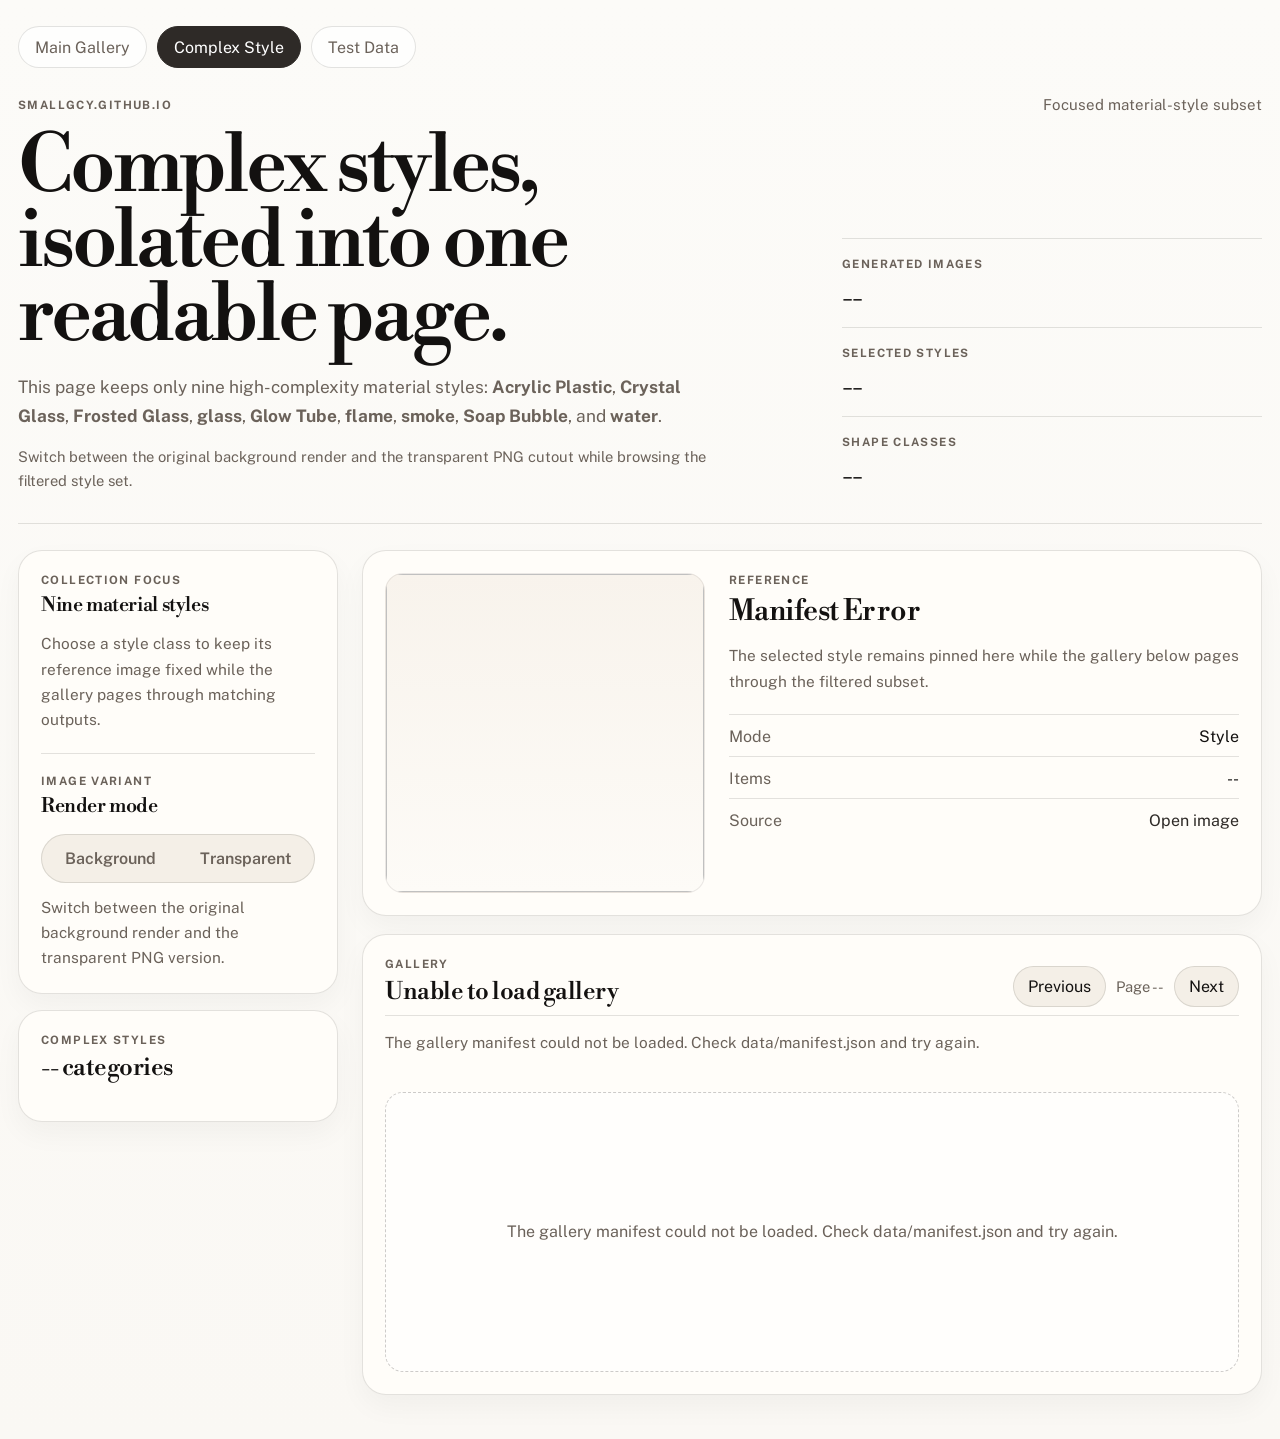
==== complex-style.html @ 19d840e3 "Add complex style gallery page" ====
<!DOCTYPE html>
<html lang="en">
<head>
  <meta charset="UTF-8">
  <meta name="viewport" content="width=device-width, initial-scale=1.0">
  <title>FontVerse Complex Style Gallery</title>
  <meta
    name="description"
    content="Focused FontVerse gallery for complex material styles, with background and transparent PNG switching."
  >
  <link rel="preconnect" href="https://fonts.googleapis.com">
  <link rel="preconnect" href="https://fonts.gstatic.com" crossorigin>
  <link
    href="https://fonts.googleapis.com/css2?family=Libre+Bodoni:wght@400;500;600;700&family=Public+Sans:wght@300;400;500;600;700&display=swap"
    rel="stylesheet"
  >
  <link rel="stylesheet" href="./styles.css">
</head>
<body>
  <a class="skip-link" href="#complexGalleryPanel">Skip to gallery</a>

  <div class="page-shell">
    <nav class="site-nav" aria-label="Site sections">
      <a class="site-nav-link" href="./index.html">Main Gallery</a>
      <a class="site-nav-link active" href="./complex-style.html" aria-current="page">Complex Style</a>
      <a class="site-nav-link" href="./test-data.html">Test Data</a>
    </nav>

    <header class="hero">
      <div class="hero-topline">
        <p class="eyebrow">SmallGcy.github.io</p>
        <p class="hero-kicker">Focused material-style subset</p>
      </div>
      <div class="hero-grid">
        <div class="hero-main">
          <h1>Complex styles, isolated into one readable page.</h1>
          <p class="hero-text">
            This page keeps only nine high-complexity material styles: <strong>Acrylic Plastic</strong>,
            <strong>Crystal Glass</strong>, <strong>Frosted Glass</strong>, <strong>glass</strong>,
            <strong>Glow Tube</strong>, <strong>flame</strong>, <strong>smoke</strong>,
            <strong>Soap Bubble</strong>, and <strong>water</strong>.
          </p>
          <p class="hero-note">
            Switch between the original background render and the transparent PNG cutout while browsing the filtered style set.
          </p>
        </div>
        <div class="hero-stats" aria-label="Subset summary">
          <article class="stat-card">
            <span class="stat-label">Generated Images</span>
            <strong id="complexStatItems">--</strong>
          </article>
          <article class="stat-card">
            <span class="stat-label">Selected Styles</span>
            <strong id="complexStatStyles">--</strong>
          </article>
          <article class="stat-card">
            <span class="stat-label">Shape Classes</span>
            <strong id="complexStatShapes">--</strong>
          </article>
        </div>
      </div>
    </header>

    <main class="app-layout">
      <aside class="sidebar">
        <section class="panel rail-panel">
          <div class="panel-header control-header">
            <div>
              <p class="panel-label">Collection Focus</p>
              <h2 class="panel-title">Nine material styles</h2>
            </div>
          </div>
          <p class="panel-hint" id="complexModeHint">
            Choose a style class to keep its reference image fixed while the gallery pages through matching outputs.
          </p>

          <div class="toggle-block">
            <div class="panel-header control-header compact">
              <div>
                <p class="panel-label">Image Variant</p>
                <h2 class="panel-title">Render mode</h2>
              </div>
              <div class="variant-toggle" id="complexVariantToggle">
                <button type="button" class="variant-button" data-variant="background">Background</button>
                <button type="button" class="variant-button" data-variant="alpha">Transparent</button>
              </div>
            </div>
            <p class="panel-hint variant-hint" id="complexVariantHint">
              Switch between the original background render and the transparent PNG version.
            </p>
          </div>
        </section>

        <section class="panel rail-panel category-panel">
          <div class="panel-header compact">
            <div>
              <p class="panel-label" id="complexCategoryLabel">Complex Styles</p>
              <h2 class="panel-title panel-title-large" id="complexCategoryCount">-- categories</h2>
            </div>
          </div>
          <div class="category-list" id="complexCategoryList"></div>
        </section>
      </aside>

      <section class="content" id="complexGalleryPanel">
        <section class="panel reference-panel">
          <div class="reference-layout">
            <div class="reference-visual">
              <img id="complexReferenceImage" alt="" loading="lazy">
            </div>
            <div class="reference-copy">
              <p class="panel-label">Reference</p>
              <h2 class="panel-title panel-title-hero" id="complexReferenceTitle">Loading...</h2>
              <p class="reference-description">
                The selected style remains pinned here while the gallery below pages through the filtered subset.
              </p>
              <dl class="reference-meta">
                <div>
                  <dt>Mode</dt>
                  <dd id="complexReferenceMode">Style</dd>
                </div>
                <div>
                  <dt>Items</dt>
                  <dd id="complexReferenceItemCount">--</dd>
                </div>
                <div>
                  <dt>Source</dt>
                  <dd><a id="complexReferenceLink" href="#" target="_blank" rel="noreferrer">Open image</a></dd>
                </div>
              </dl>
            </div>
          </div>
        </section>

        <section class="panel gallery-panel">
          <div class="panel-header gallery-header">
            <div>
              <p class="panel-label">Gallery</p>
              <h2 class="panel-title panel-title-large" id="complexGalleryTitle">Loading...</h2>
            </div>
            <div class="pagination-inline">
              <button type="button" class="nav-button" id="complexPrevPage">Previous</button>
              <span id="complexPageInfo">Page --</span>
              <button type="button" class="nav-button" id="complexNextPage">Next</button>
            </div>
          </div>
          <p class="gallery-subtitle" id="complexGallerySubtitle">Fetching manifest...</p>
          <div class="gallery-grid" id="complexGalleryGrid"></div>
          <div class="empty-state hidden" id="complexEmptyState">
            No images were found for this style.
          </div>
        </section>
      </section>
    </main>
  </div>

  <template id="complexImageCardTemplate">
    <article class="image-card">
      <a class="image-link" target="_blank" rel="noreferrer">
        <img class="gallery-image" alt="" loading="lazy">
      </a>
      <div class="image-body">
        <h3 class="image-title"></h3>
        <p class="image-meta"></p>
      </div>
    </article>
  </template>

  <script src="./complex-style.js" defer></script>
</body>
</html>
---- styles.css ----
:root {
  --bg: #faf8f4;
  --surface: #fffdf9;
  --surface-soft: #f4efe7;
  --ink: #131110;
  --muted: #6b625a;
  --line: rgba(30, 24, 18, 0.12);
  --line-strong: rgba(30, 24, 18, 0.22);
  --accent: #2e2a27;
  --accent-soft: #ede6dc;
  --shadow-soft: 0 12px 28px rgba(18, 14, 9, 0.04);
  --radius-lg: 24px;
  --radius-md: 18px;
  --radius-sm: 12px;
  --max-width: 1480px;
}

* {
  box-sizing: border-box;
}

html {
  min-height: 100%;
  scroll-behavior: smooth;
}

body {
  margin: 0;
  min-height: 100%;
  color: var(--ink);
  font-family: "Public Sans", "Helvetica Neue", sans-serif;
  background: linear-gradient(180deg, #fcfbf8 0%, var(--bg) 100%);
}

img {
  display: block;
  max-width: 100%;
}

button,
a {
  color: inherit;
}

button {
  font: inherit;
}

.hidden {
  display: none;
}

.skip-link {
  position: absolute;
  left: 16px;
  top: -48px;
  padding: 10px 14px;
  border-radius: 999px;
  background: var(--ink);
  color: #fff;
  text-decoration: none;
  z-index: 20;
}

.skip-link:focus {
  top: 16px;
}

.page-shell {
  width: min(calc(100% - 36px), var(--max-width));
  margin: 0 auto;
  padding: 26px 0 44px;
}

.hero {
  padding: 8px 0 30px;
  border-bottom: 1px solid var(--line);
}

.hero-topline {
  display: flex;
  align-items: center;
  justify-content: space-between;
  gap: 16px;
}

.eyebrow,
.panel-label,
.stat-label {
  margin: 0;
  color: var(--muted);
  text-transform: uppercase;
  letter-spacing: 0.12em;
  font-size: 0.72rem;
  font-weight: 700;
}

.hero-kicker {
  margin: 0;
  color: var(--muted);
  font-size: 0.94rem;
}

.hero-grid {
  display: grid;
  grid-template-columns: minmax(0, 2fr) minmax(300px, 420px);
  gap: 32px;
  margin-top: 18px;
  align-items: end;
}

.hero-main h1 {
  max-width: 11ch;
  margin: 0;
  font-family: "Libre Bodoni", Georgia, serif;
  font-size: clamp(3.2rem, 6.2vw, 6rem);
  font-weight: 500;
  line-height: 0.94;
  letter-spacing: -0.04em;
}

.hero-text {
  max-width: 42rem;
  margin: 18px 0 0;
  color: var(--muted);
  font-size: clamp(1rem, 1.35vw, 1.16rem);
  line-height: 1.68;
}

.hero-stats {
  display: grid;
  gap: 12px;
}

.stat-card {
  padding-top: 14px;
  border-top: 1px solid var(--line);
}

.stat-card strong {
  display: block;
  margin-top: 8px;
  font-family: "Libre Bodoni", Georgia, serif;
  font-size: clamp(1.7rem, 2.2vw, 2.4rem);
  font-weight: 500;
  letter-spacing: -0.03em;
}

.app-layout {
  display: grid;
  grid-template-columns: minmax(280px, 320px) minmax(0, 1fr);
  gap: 24px;
  margin-top: 26px;
}

.sidebar {
  display: grid;
  gap: 16px;
  align-self: start;
  position: sticky;
  top: 18px;
}

.content {
  display: grid;
  gap: 18px;
  min-width: 0;
}

.panel {
  min-width: 0;
  padding: 22px;
  border: 1px solid var(--line);
  border-radius: var(--radius-lg);
  background: var(--surface);
  box-shadow: var(--shadow-soft);
}

.panel-header {
  display: flex;
  align-items: flex-start;
  justify-content: space-between;
  gap: 16px;
}

.panel-header.compact {
  align-items: center;
}

.panel-title {
  margin: 6px 0 0;
  font-family: "Libre Bodoni", Georgia, serif;
  font-size: 1.22rem;
  font-weight: 500;
  letter-spacing: -0.02em;
}

.panel-title-large {
  font-size: 1.5rem;
}

.panel-title-hero {
  font-size: clamp(1.8rem, 2.1vw, 2.4rem);
}

.panel-hint,
.gallery-subtitle,
.reference-description {
  margin: 14px 0 0;
  color: var(--muted);
  line-height: 1.65;
  font-size: 0.96rem;
}

.control-header {
  align-items: flex-end;
}

.mode-toggle,
.variant-toggle {
  display: grid;
  grid-template-columns: repeat(auto-fit, minmax(96px, 1fr));
  width: 100%;
  gap: 6px;
  padding: 4px;
  border: 1px solid var(--line);
  border-radius: 999px;
  background: var(--surface-soft);
}

.mode-button,
.variant-button,
.nav-button,
.category-button {
  border: 0;
  cursor: pointer;
  transition: background-color 160ms ease, color 160ms ease, transform 160ms ease;
}

.mode-button,
.variant-button {
  padding: 10px 14px;
  width: 100%;
  min-width: 0;
  border-radius: 999px;
  color: var(--muted);
  background: transparent;
  font-weight: 600;
  text-align: center;
  white-space: nowrap;
}

.mode-button.active,
.variant-button.active {
  color: #fff;
  background: var(--accent);
}

.mode-button:hover,
.mode-button:focus-visible,
.variant-button:hover,
.variant-button:focus-visible,
.nav-button:hover,
.nav-button:focus-visible,
.category-button:hover,
.category-button:focus-visible {
  transform: translateY(-1px);
}

.variant-button:disabled,
.nav-button:disabled {
  cursor: not-allowed;
  opacity: 0.45;
  transform: none;
}

.toggle-block {
  margin-top: 20px;
  padding-top: 20px;
  border-top: 1px solid var(--line);
}

.variant-hint {
  margin-top: 12px;
}

.category-panel {
  min-height: 0;
}

.category-list {
  display: grid;
  gap: 0;
  max-height: calc(100vh - 320px);
  margin-top: 16px;
  overflow: auto;
}

.category-button {
  display: flex;
  align-items: center;
  justify-content: space-between;
  gap: 12px;
  width: 100%;
  padding: 14px 0;
  border-bottom: 1px solid var(--line);
  border-radius: 0;
  background: transparent;
  color: var(--ink);
  text-align: left;
}

.category-button > span:first-child {
  min-width: 0;
  overflow-wrap: anywhere;
}

.category-button.active {
  color: var(--accent);
}

.count-pill {
  flex-shrink: 0;
  color: var(--muted);
  font-size: 0.85rem;
}

.reference-layout {
  display: grid;
  grid-template-columns: minmax(240px, 320px) minmax(0, 1fr);
  gap: 24px;
  align-items: start;
}

.reference-visual {
  overflow: hidden;
  border: 1px solid rgba(30, 24, 18, 0.08);
  border-radius: var(--radius-md);
  background: linear-gradient(180deg, #f8f3ec 0%, #fdfbf7 100%);
  aspect-ratio: 1 / 1;
}

.reference-visual img {
  width: 100%;
  height: 100%;
  object-fit: contain;
}

.reference-copy {
  min-width: 0;
}

.reference-meta {
  display: grid;
  gap: 10px;
  margin: 20px 0 0;
}

.reference-meta div {
  display: flex;
  justify-content: space-between;
  gap: 12px;
  padding-top: 12px;
  border-top: 1px solid var(--line);
}

.reference-meta dt,
.reference-meta dd {
  margin: 0;
}

.reference-meta dt {
  color: var(--muted);
}

.reference-meta a {
  color: var(--accent);
  text-decoration: none;
}

.reference-meta a[aria-disabled="true"] {
  pointer-events: none;
  opacity: 0.45;
}

.gallery-header {
  align-items: flex-end;
  padding-bottom: 8px;
  border-bottom: 1px solid var(--line);
}

.pagination-inline {
  display: inline-flex;
  align-items: center;
  gap: 10px;
}

.nav-button {
  padding: 10px 14px;
  border-radius: 999px;
  border: 1px solid var(--line);
  background: var(--surface-soft);
  color: var(--ink);
}

#pageInfo,
#testPageInfo,
#complexPageInfo {
  color: var(--muted);
  font-size: 0.92rem;
}

.gallery-grid {
  display: grid;
  grid-template-columns: repeat(2, minmax(0, 1fr));
  gap: 18px;
  margin-top: 18px;
}

.image-card {
  overflow: hidden;
  border: 1px solid rgba(30, 24, 18, 0.1);
  border-radius: var(--radius-md);
  background: #fff;
}

.image-link {
  display: block;
  aspect-ratio: 1 / 1;
  background: linear-gradient(180deg, #f7f2ea, #fcfbf8);
}

.image-link.alpha-variant {
  background:
    linear-gradient(45deg, rgba(27, 23, 20, 0.08) 25%, transparent 25%),
    linear-gradient(-45deg, rgba(27, 23, 20, 0.08) 25%, transparent 25%),
    linear-gradient(45deg, transparent 75%, rgba(27, 23, 20, 0.08) 75%),
    linear-gradient(-45deg, transparent 75%, rgba(27, 23, 20, 0.08) 75%),
    #fff;
  background-size: 20px 20px;
  background-position: 0 0, 0 10px, 10px -10px, -10px 0;
}

.image-link.alpha-variant .gallery-image {
  filter: drop-shadow(0 10px 22px rgba(18, 14, 9, 0.08));
}

.gallery-image {
  width: 100%;
  height: 100%;
  object-fit: contain;
}

.image-body {
  padding: 14px 14px 16px;
}

.image-title {
  margin: 0;
  font-family: "Libre Bodoni", Georgia, serif;
  font-size: 1.18rem;
  font-weight: 500;
  letter-spacing: -0.02em;
}

.image-meta {
  margin: 8px 0 0;
  color: var(--muted);
  font-size: 0.9rem;
  line-height: 1.56;
}

.empty-state {
  display: grid;
  place-items: center;
  min-height: 280px;
  margin-top: 18px;
  border: 1px dashed var(--line-strong);
  border-radius: var(--radius-md);
  color: var(--muted);
  text-align: center;
  background: rgba(255, 255, 255, 0.56);
}

@media (max-width: 1240px) {
  .app-layout {
    grid-template-columns: 290px minmax(0, 1fr);
  }

  .reference-layout {
    grid-template-columns: 240px minmax(0, 1fr);
  }
}

@media (max-width: 1080px) {
  .hero-grid,
  .app-layout,
  .reference-layout {
    grid-template-columns: 1fr;
  }

  .sidebar {
    position: static;
  }

  .category-list {
    max-height: 320px;
  }
}

@media (max-width: 760px) {
  .page-shell {
    width: min(calc(100% - 20px), var(--max-width));
    padding-top: 18px;
  }

  .hero-topline,
  .panel-header,
  .gallery-header {
    flex-direction: column;
    align-items: flex-start;
  }

  .gallery-grid {
    grid-template-columns: 1fr;
  }

  .pagination-inline,
  .mode-toggle,
  .variant-toggle {
    flex-wrap: wrap;
  }

  .panel {
    padding: 18px;
  }
}

.rail-panel .control-header {
  flex-direction: column;
  align-items: stretch;
}

.rail-panel .control-header > div:first-child {
  min-width: 0;
}

.site-nav {
  display: inline-flex;
  flex-wrap: wrap;
  gap: 10px;
  margin-bottom: 20px;
}

.site-nav-link {
  display: inline-flex;
  align-items: center;
  justify-content: center;
  min-height: 42px;
  padding: 0 16px;
  border: 1px solid var(--line);
  border-radius: 999px;
  background: rgba(255, 255, 255, 0.7);
  color: var(--muted);
  text-decoration: none;
  transition: background-color 160ms ease, color 160ms ease, transform 160ms ease;
}

.site-nav-link:hover,
.site-nav-link:focus-visible {
  transform: translateY(-1px);
  background: var(--surface);
  color: var(--ink);
}

.site-nav-link.active {
  background: var(--accent);
  border-color: var(--accent);
  color: #fff;
}

.hero-stats-quad {
  grid-template-columns: repeat(2, minmax(0, 1fr));
}

.hero-note {
  max-width: 44rem;
  margin: 14px 0 0;
  color: var(--muted);
  font-size: 0.92rem;
  line-height: 1.65;
}

.reference-visual.is-empty {
  display: grid;
  place-items: center;
  border-style: dashed;
  background:
    radial-gradient(circle at top left, rgba(31, 27, 24, 0.05), transparent 40%),
    linear-gradient(180deg, #f6f1ea 0%, #fcfaf6 100%);
}

.reference-placeholder {
  padding: 24px;
  text-align: center;
}

.placeholder-title {
  margin: 0;
  font-family: "Libre Bodoni", Georgia, serif;
  font-size: 1.24rem;
  font-weight: 500;
  letter-spacing: -0.02em;
}

.placeholder-copy {
  margin: 10px 0 0;
  color: var(--muted);
  font-size: 0.94rem;
  line-height: 1.65;
}

.tag-row {
  display: flex;
  flex-wrap: wrap;
  gap: 8px;
  margin-top: 14px;
}

.tag-pill {
  display: inline-flex;
  align-items: center;
  min-height: 30px;
  padding: 0 10px;
  border: 1px solid rgba(30, 24, 18, 0.12);
  border-radius: 999px;
  background: var(--surface-soft);
  color: var(--muted);
  font-size: 0.8rem;
  line-height: 1;
}
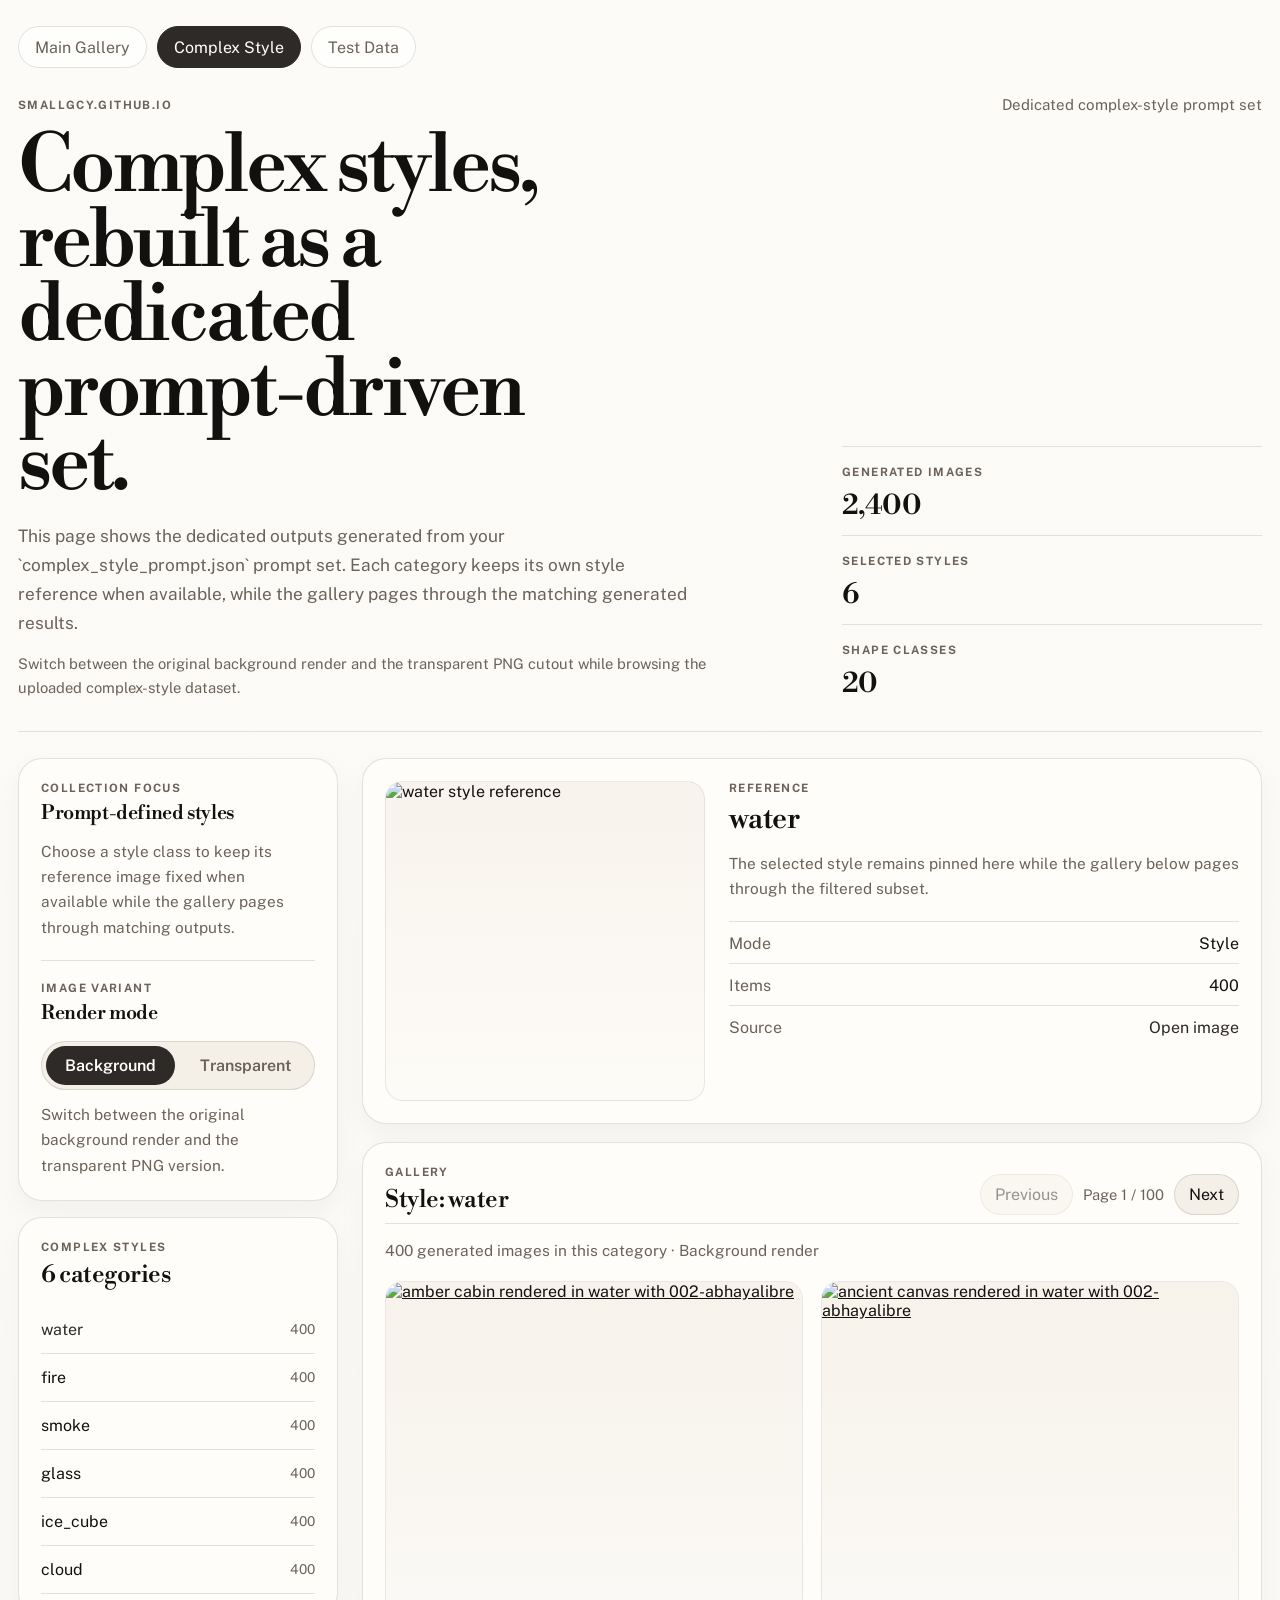
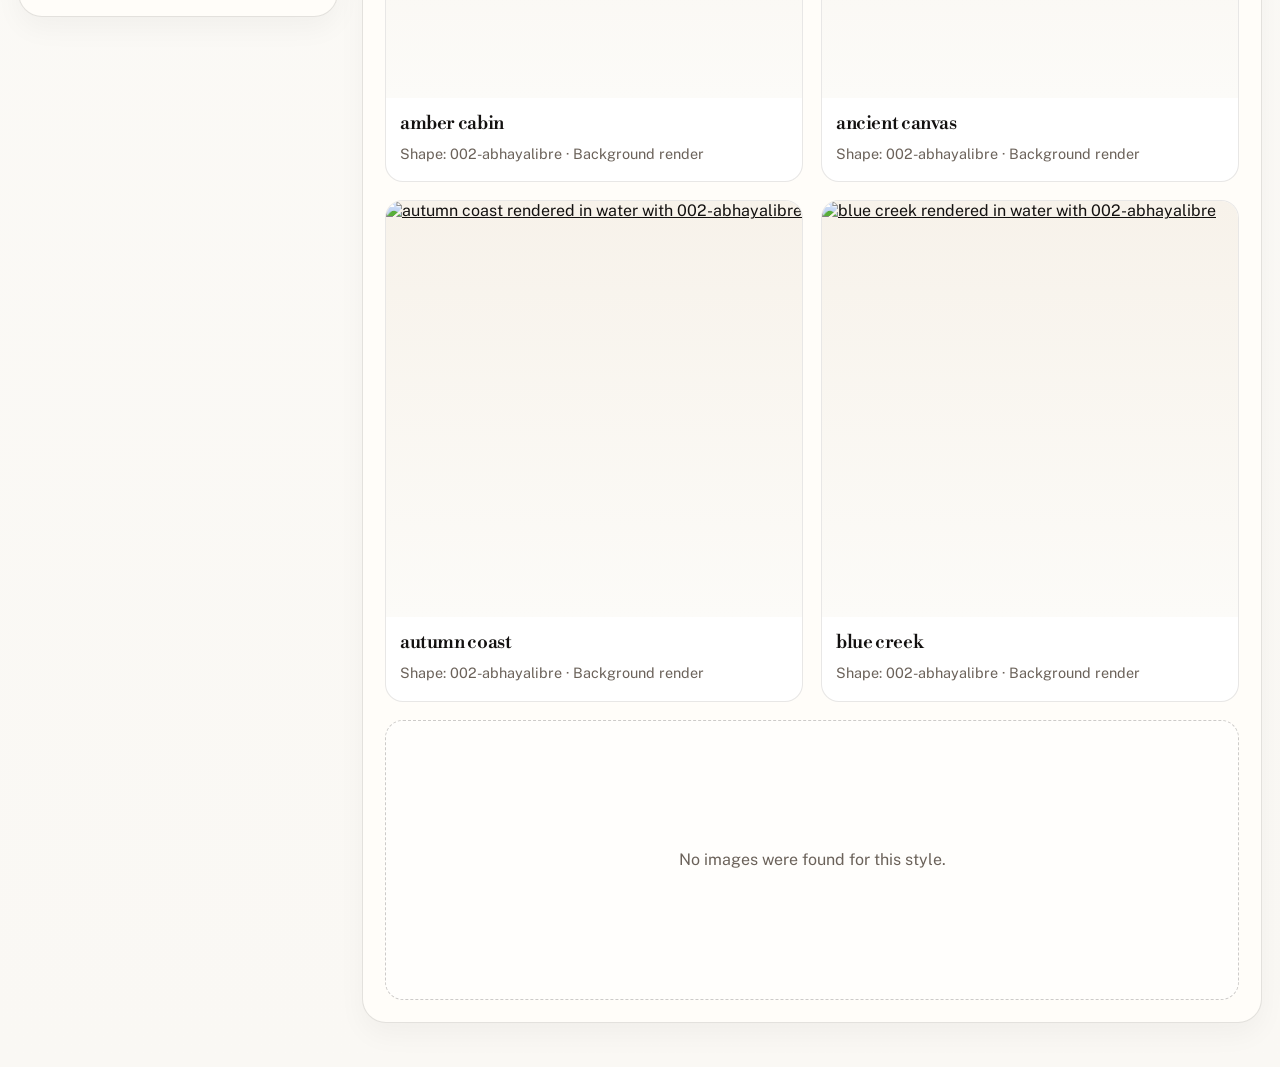
==== commit b41c1a37: "Update complex style gallery" ====
--- a/complex-style.html
+++ b/complex-style.html
@@ -6,7 +6,7 @@
   <title>FontVerse Complex Style Gallery</title>
   <meta
     name="description"
-    content="Focused FontVerse gallery for complex material styles, with background and transparent PNG switching."
+    content="Focused FontVerse gallery for complex-style prompt outputs, with background and transparent PNG switching."
   >
   <link rel="preconnect" href="https://fonts.googleapis.com">
   <link rel="preconnect" href="https://fonts.gstatic.com" crossorigin>
@@ -29,19 +29,18 @@
     <header class="hero">
       <div class="hero-topline">
         <p class="eyebrow">SmallGcy.github.io</p>
-        <p class="hero-kicker">Focused material-style subset</p>
+        <p class="hero-kicker">Dedicated complex-style prompt set</p>
       </div>
       <div class="hero-grid">
         <div class="hero-main">
-          <h1>Complex styles, isolated into one readable page.</h1>
+          <h1>Complex styles, rebuilt as a dedicated prompt-driven set.</h1>
           <p class="hero-text">
-            This page keeps only nine high-complexity material styles: <strong>Acrylic Plastic</strong>,
-            <strong>Crystal Glass</strong>, <strong>Frosted Glass</strong>, <strong>glass</strong>,
-            <strong>Glow Tube</strong>, <strong>flame</strong>, <strong>smoke</strong>,
-            <strong>Soap Bubble</strong>, and <strong>water</strong>.
+            This page shows the dedicated outputs generated from your `complex_style_prompt.json`
+            prompt set. Each category keeps its own style reference when available, while the gallery
+            pages through the matching generated results.
           </p>
           <p class="hero-note">
-            Switch between the original background render and the transparent PNG cutout while browsing the filtered style set.
+            Switch between the original background render and the transparent PNG cutout while browsing the uploaded complex-style dataset.
           </p>
         </div>
         <div class="hero-stats" aria-label="Subset summary">
@@ -67,11 +66,11 @@
           <div class="panel-header control-header">
             <div>
               <p class="panel-label">Collection Focus</p>
-              <h2 class="panel-title">Nine material styles</h2>
+              <h2 class="panel-title">Prompt-defined styles</h2>
             </div>
           </div>
           <p class="panel-hint" id="complexModeHint">
-            Choose a style class to keep its reference image fixed while the gallery pages through matching outputs.
+            Choose a style class to keep its reference image fixed when available while the gallery pages through matching outputs.
           </p>
 
           <div class="toggle-block">
@@ -105,8 +104,14 @@
       <section class="content" id="complexGalleryPanel">
         <section class="panel reference-panel">
           <div class="reference-layout">
-            <div class="reference-visual">
+            <div class="reference-visual" id="complexReferenceVisual">
               <img id="complexReferenceImage" alt="" loading="lazy">
+              <div class="reference-placeholder hidden" id="complexReferencePlaceholder">
+                <p class="placeholder-title">Reference image unavailable</p>
+                <p class="placeholder-copy">
+                  This style exists in the manifest, but its reference image has not been uploaded to the public data repo yet.
+                </p>
+              </div>
             </div>
             <div class="reference-copy">
               <p class="panel-label">Reference</p>
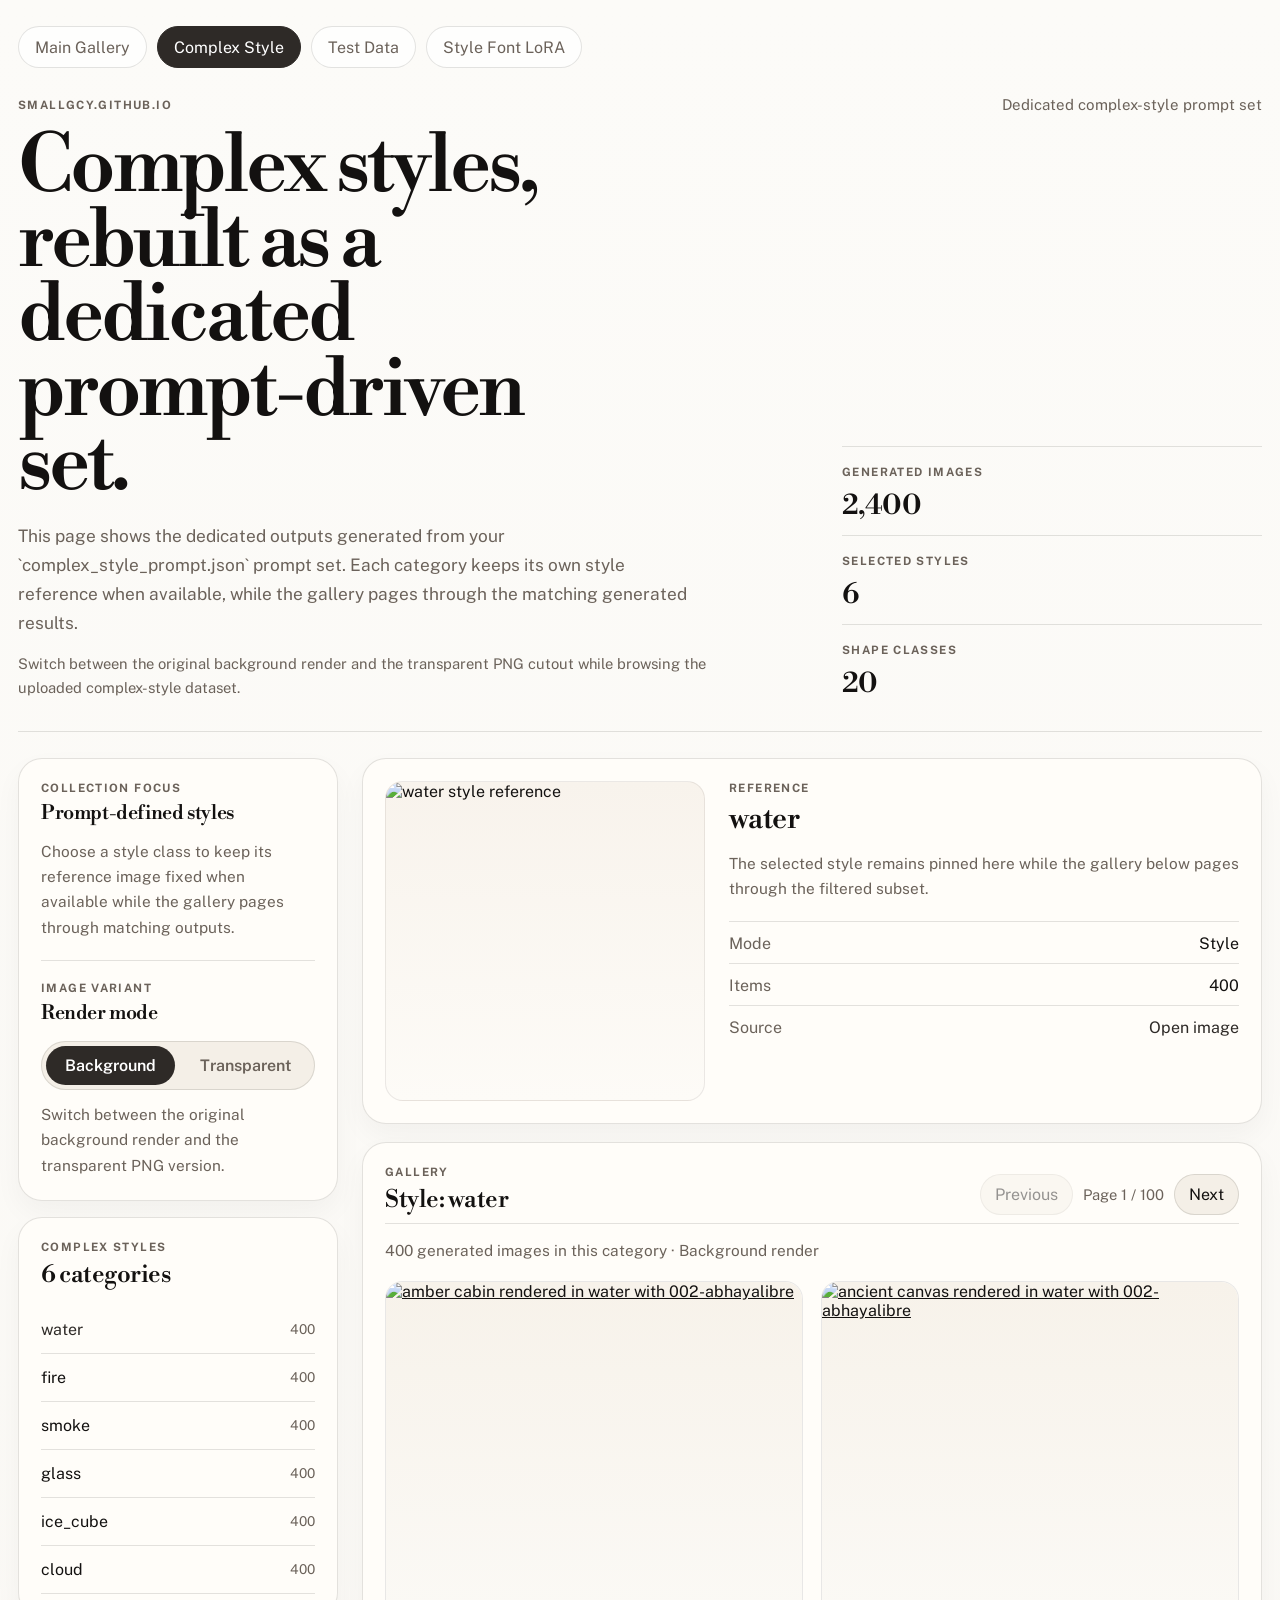
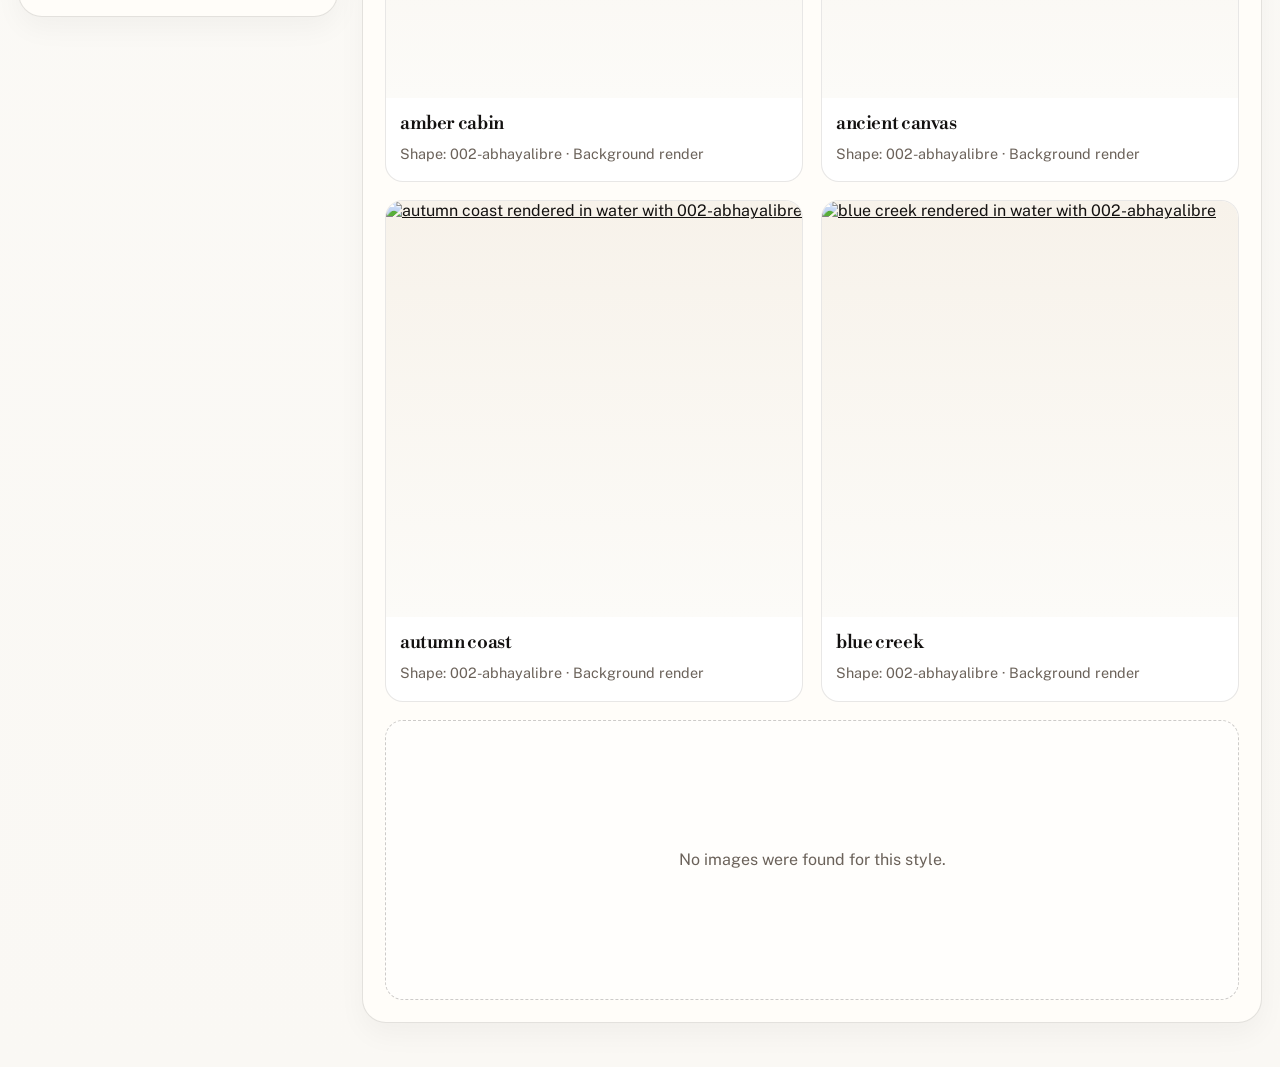
==== commit fd99c63f: "Add style font LoRA gallery page" ====
--- a/complex-style.html
+++ b/complex-style.html
@@ -24,6 +24,7 @@
       <a class="site-nav-link" href="./index.html">Main Gallery</a>
       <a class="site-nav-link active" href="./complex-style.html" aria-current="page">Complex Style</a>
       <a class="site-nav-link" href="./test-data.html">Test Data</a>
+      <a class="site-nav-link" href="./style_font_lora.html">Style Font LoRA</a>
     </nav>
 
     <header class="hero">
--- a/styles.css
+++ b/styles.css
@@ -405,7 +405,8 @@
 
 #pageInfo,
 #testPageInfo,
-#complexPageInfo {
+#complexPageInfo,
+#styleFontLoraPageInfo {
   color: var(--muted);
   font-size: 0.92rem;
 }
@@ -432,17 +433,18 @@
 
 .image-link.alpha-variant {
   background:
-    linear-gradient(45deg, rgba(27, 23, 20, 0.08) 25%, transparent 25%),
-    linear-gradient(-45deg, rgba(27, 23, 20, 0.08) 25%, transparent 25%),
-    linear-gradient(45deg, transparent 75%, rgba(27, 23, 20, 0.08) 75%),
-    linear-gradient(-45deg, transparent 75%, rgba(27, 23, 20, 0.08) 75%),
-    #fff;
-  background-size: 20px 20px;
-  background-position: 0 0, 0 10px, 10px -10px, -10px 0;
+    linear-gradient(45deg, rgba(26, 24, 22, 0.22) 25%, transparent 25%),
+    linear-gradient(-45deg, rgba(26, 24, 22, 0.22) 25%, transparent 25%),
+    linear-gradient(45deg, transparent 75%, rgba(26, 24, 22, 0.22) 75%),
+    linear-gradient(-45deg, transparent 75%, rgba(26, 24, 22, 0.22) 75%),
+    linear-gradient(180deg, #f1efeb, #ddd8d0);
+  background-size: 24px 24px;
+  background-position: 0 0, 0 12px, 12px -12px, -12px 0;
+  box-shadow: inset 0 0 0 1px rgba(18, 14, 9, 0.08);
 }
 
 .image-link.alpha-variant .gallery-image {
-  filter: drop-shadow(0 10px 22px rgba(18, 14, 9, 0.08));
+  filter: drop-shadow(0 14px 28px rgba(18, 14, 9, 0.18));
 }
 
 .gallery-image {
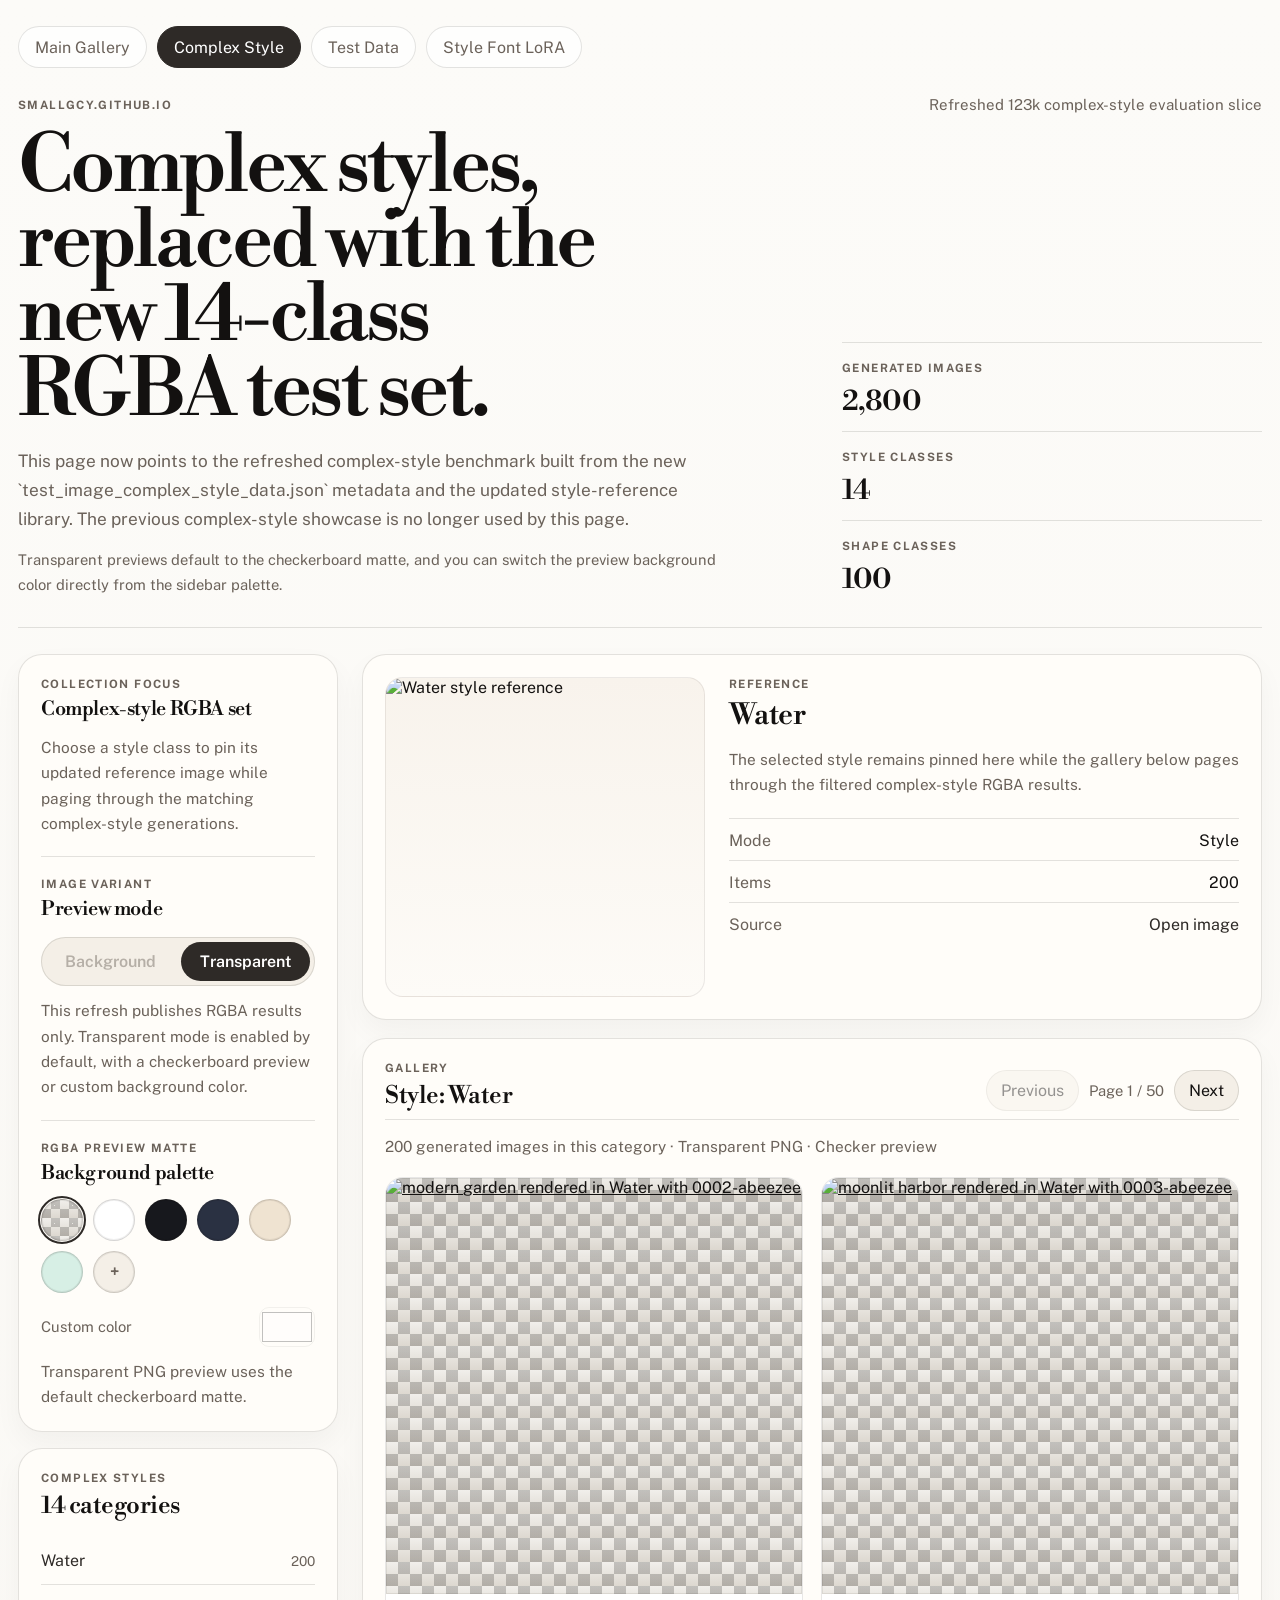
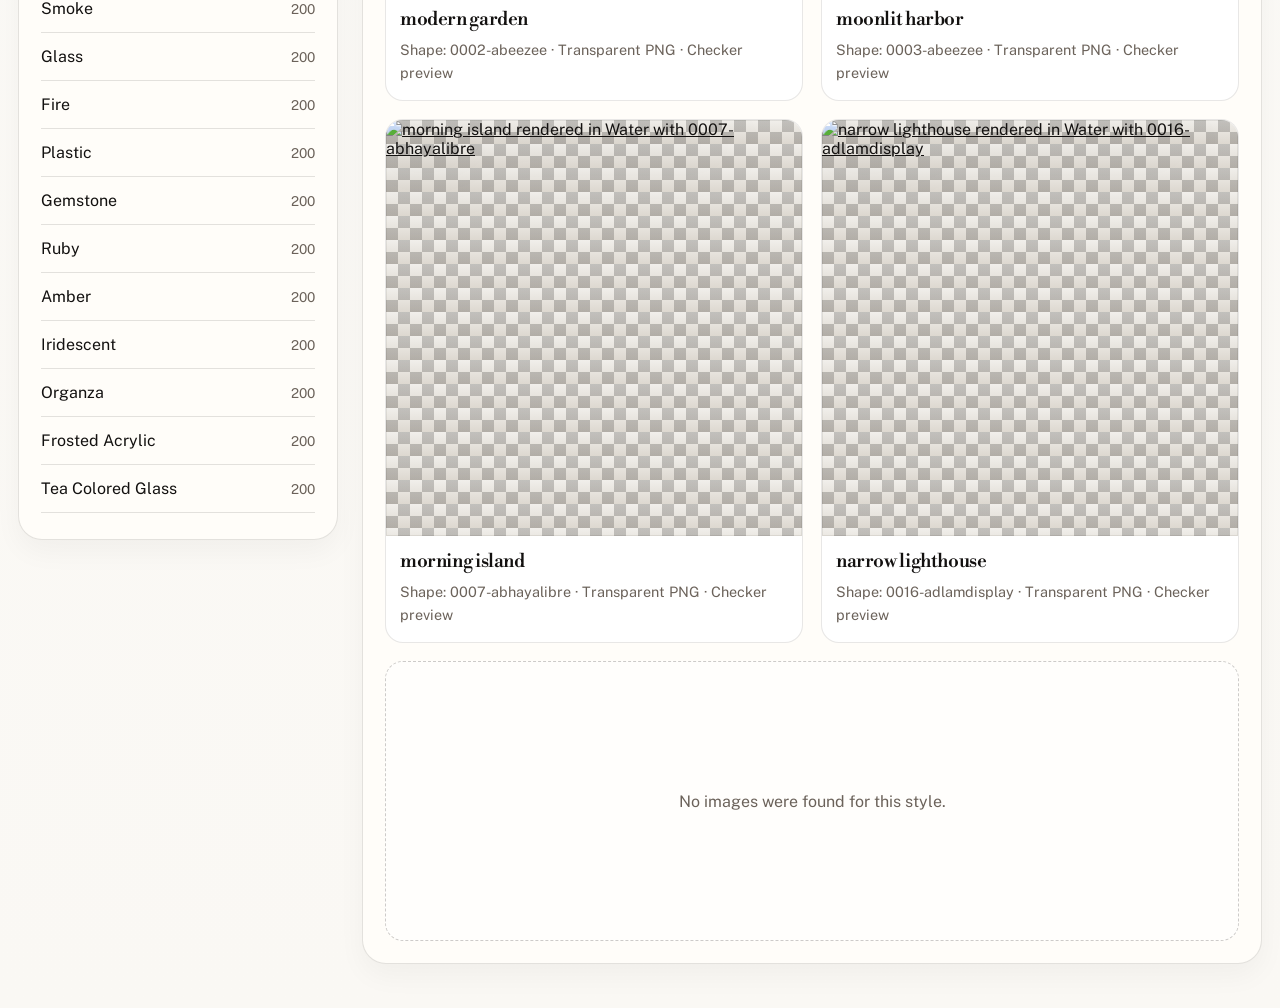
==== commit d137060f: "Refresh complex-style gallery to 123k RGBA set" ====
--- a/complex-style.html
+++ b/complex-style.html
@@ -6,7 +6,7 @@
   <title>FontVerse Complex Style Gallery</title>
   <meta
     name="description"
-    content="Focused FontVerse gallery for complex-style prompt outputs, with background and transparent PNG switching."
+    content="Focused FontVerse gallery for the refreshed complex-style RGBA test set, with configurable preview mattes for transparent renders."
   >
   <link rel="preconnect" href="https://fonts.googleapis.com">
   <link rel="preconnect" href="https://fonts.gstatic.com" crossorigin>
@@ -30,18 +30,19 @@
     <header class="hero">
       <div class="hero-topline">
         <p class="eyebrow">SmallGcy.github.io</p>
-        <p class="hero-kicker">Dedicated complex-style prompt set</p>
+        <p class="hero-kicker">Refreshed 123k complex-style evaluation slice</p>
       </div>
       <div class="hero-grid">
         <div class="hero-main">
-          <h1>Complex styles, rebuilt as a dedicated prompt-driven set.</h1>
+          <h1>Complex styles, replaced with the new 14-class RGBA test set.</h1>
           <p class="hero-text">
-            This page shows the dedicated outputs generated from your `complex_style_prompt.json`
-            prompt set. Each category keeps its own style reference when available, while the gallery
-            pages through the matching generated results.
+            This page now points to the refreshed complex-style benchmark built from the new
+            `test_image_complex_style_data.json` metadata and the updated style-reference library.
+            The previous complex-style showcase is no longer used by this page.
           </p>
           <p class="hero-note">
-            Switch between the original background render and the transparent PNG cutout while browsing the uploaded complex-style dataset.
+            Transparent previews default to the checkerboard matte, and you can switch the preview
+            background color directly from the sidebar palette.
           </p>
         </div>
         <div class="hero-stats" aria-label="Subset summary">
@@ -50,7 +51,7 @@
             <strong id="complexStatItems">--</strong>
           </article>
           <article class="stat-card">
-            <span class="stat-label">Selected Styles</span>
+            <span class="stat-label">Style Classes</span>
             <strong id="complexStatStyles">--</strong>
           </article>
           <article class="stat-card">
@@ -67,18 +68,18 @@
           <div class="panel-header control-header">
             <div>
               <p class="panel-label">Collection Focus</p>
-              <h2 class="panel-title">Prompt-defined styles</h2>
+              <h2 class="panel-title">Complex-style RGBA set</h2>
             </div>
           </div>
           <p class="panel-hint" id="complexModeHint">
-            Choose a style class to keep its reference image fixed when available while the gallery pages through matching outputs.
+            Choose a style class to pin its updated reference image while paging through the matching complex-style generations.
           </p>
 
           <div class="toggle-block">
             <div class="panel-header control-header compact">
               <div>
                 <p class="panel-label">Image Variant</p>
-                <h2 class="panel-title">Render mode</h2>
+                <h2 class="panel-title">Preview mode</h2>
               </div>
               <div class="variant-toggle" id="complexVariantToggle">
                 <button type="button" class="variant-button" data-variant="background">Background</button>
@@ -86,7 +87,32 @@
               </div>
             </div>
             <p class="panel-hint variant-hint" id="complexVariantHint">
-              Switch between the original background render and the transparent PNG version.
+              Transparent mode is the default for RGBA-only datasets.
+            </p>
+          </div>
+
+          <div class="toggle-block hidden" id="complexAlphaBackdropBlock">
+            <div class="panel-header control-header compact">
+              <div>
+                <p class="panel-label">RGBA Preview Matte</p>
+                <h2 class="panel-title">Background palette</h2>
+              </div>
+            </div>
+            <div class="alpha-bg-palette" id="complexAlphaBackdropPalette">
+              <button type="button" class="alpha-bg-button is-checker" data-backdrop="checker" aria-label="Checkerboard background"></button>
+              <button type="button" class="alpha-bg-button" data-backdrop="white" aria-label="White background" style="--alpha-swatch:#ffffff;"></button>
+              <button type="button" class="alpha-bg-button" data-backdrop="graphite" aria-label="Graphite background" style="--alpha-swatch:#17181d;"></button>
+              <button type="button" class="alpha-bg-button" data-backdrop="slate" aria-label="Slate blue background" style="--alpha-swatch:#2a3142;"></button>
+              <button type="button" class="alpha-bg-button" data-backdrop="warm" aria-label="Warm sand background" style="--alpha-swatch:#efe3d1;"></button>
+              <button type="button" class="alpha-bg-button" data-backdrop="mint" aria-label="Mint background" style="--alpha-swatch:#d7efe5;"></button>
+              <button type="button" class="alpha-bg-button alpha-bg-button-custom" data-backdrop="custom" aria-label="Custom color background">+</button>
+            </div>
+            <div class="alpha-bg-custom">
+              <label class="alpha-bg-custom-label" for="complexAlphaCustomColor">Custom color</label>
+              <input type="color" id="complexAlphaCustomColor" class="alpha-bg-custom-input" value="#ffffff">
+            </div>
+            <p class="panel-hint variant-hint" id="complexAlphaBackdropHint">
+              Transparent PNG preview uses the default checkerboard matte.
             </p>
           </div>
         </section>
@@ -110,7 +136,7 @@
               <div class="reference-placeholder hidden" id="complexReferencePlaceholder">
                 <p class="placeholder-title">Reference image unavailable</p>
                 <p class="placeholder-copy">
-                  This style exists in the manifest, but its reference image has not been uploaded to the public data repo yet.
+                  This style is present in the refreshed manifest, but its updated reference image has not been uploaded to the public data repository yet.
                 </p>
               </div>
             </div>
@@ -118,7 +144,7 @@
               <p class="panel-label">Reference</p>
               <h2 class="panel-title panel-title-hero" id="complexReferenceTitle">Loading...</h2>
               <p class="reference-description">
-                The selected style remains pinned here while the gallery below pages through the filtered subset.
+                The selected style remains pinned here while the gallery below pages through the filtered complex-style RGBA results.
               </p>
               <dl class="reference-meta">
                 <div>
--- a/styles.css
+++ b/styles.css
@@ -284,6 +284,80 @@
   margin-top: 12px;
 }
 
+.alpha-bg-palette {
+  display: flex;
+  flex-wrap: wrap;
+  gap: 10px;
+  margin-top: 14px;
+}
+
+.alpha-bg-button {
+  position: relative;
+  width: 42px;
+  height: 42px;
+  padding: 0;
+  border: 1px solid rgba(30, 24, 18, 0.18);
+  border-radius: 999px;
+  background: var(--alpha-swatch, #ffffff);
+  box-shadow: inset 0 0 0 1px rgba(18, 14, 9, 0.06);
+}
+
+.alpha-bg-button.is-checker {
+  background:
+    linear-gradient(45deg, rgba(26, 24, 22, 0.22) 25%, transparent 25%),
+    linear-gradient(-45deg, rgba(26, 24, 22, 0.22) 25%, transparent 25%),
+    linear-gradient(45deg, transparent 75%, rgba(26, 24, 22, 0.22) 75%),
+    linear-gradient(-45deg, transparent 75%, rgba(26, 24, 22, 0.22) 75%),
+    linear-gradient(180deg, #f1efeb, #ddd8d0);
+  background-size: 18px 18px;
+  background-position: 0 0, 0 9px, 9px -9px, -9px 0;
+}
+
+.alpha-bg-button-custom {
+  display: inline-flex;
+  align-items: center;
+  justify-content: center;
+  font-weight: 700;
+  color: var(--muted);
+  background: var(--surface-soft);
+}
+
+.alpha-bg-button.active::after {
+  content: "";
+  position: absolute;
+  inset: -4px;
+  border: 2px solid var(--accent);
+  border-radius: 999px;
+}
+
+.alpha-bg-custom {
+  display: flex;
+  align-items: center;
+  justify-content: space-between;
+  gap: 14px;
+  margin-top: 14px;
+}
+
+.alpha-bg-custom-label {
+  color: var(--muted);
+  font-size: 0.92rem;
+}
+
+.alpha-bg-custom-input {
+  width: 56px;
+  height: 40px;
+  padding: 0;
+  border: 1px solid var(--line);
+  border-radius: 10px;
+  background: transparent;
+  cursor: pointer;
+}
+
+.alpha-bg-custom-input:disabled {
+  cursor: not-allowed;
+  opacity: 0.45;
+}
+
 .category-panel {
   min-height: 0;
 }
@@ -432,6 +506,10 @@
 }
 
 .image-link.alpha-variant {
+  box-shadow: inset 0 0 0 1px rgba(18, 14, 9, 0.08);
+}
+
+.image-link.alpha-variant.alpha-checker {
   background:
     linear-gradient(45deg, rgba(26, 24, 22, 0.22) 25%, transparent 25%),
     linear-gradient(-45deg, rgba(26, 24, 22, 0.22) 25%, transparent 25%),
@@ -440,11 +518,19 @@
     linear-gradient(180deg, #f1efeb, #ddd8d0);
   background-size: 24px 24px;
   background-position: 0 0, 0 12px, 12px -12px, -12px 0;
-  box-shadow: inset 0 0 0 1px rgba(18, 14, 9, 0.08);
+}
+
+.image-link.alpha-variant.alpha-solid {
+  background: var(--alpha-preview-bg, #ffffff);
 }
 
 .image-link.alpha-variant .gallery-image {
   filter: drop-shadow(0 14px 28px rgba(18, 14, 9, 0.18));
+}
+
+.image-link[aria-disabled="true"] {
+  pointer-events: none;
+  opacity: 0.58;
 }
 
 .gallery-image {
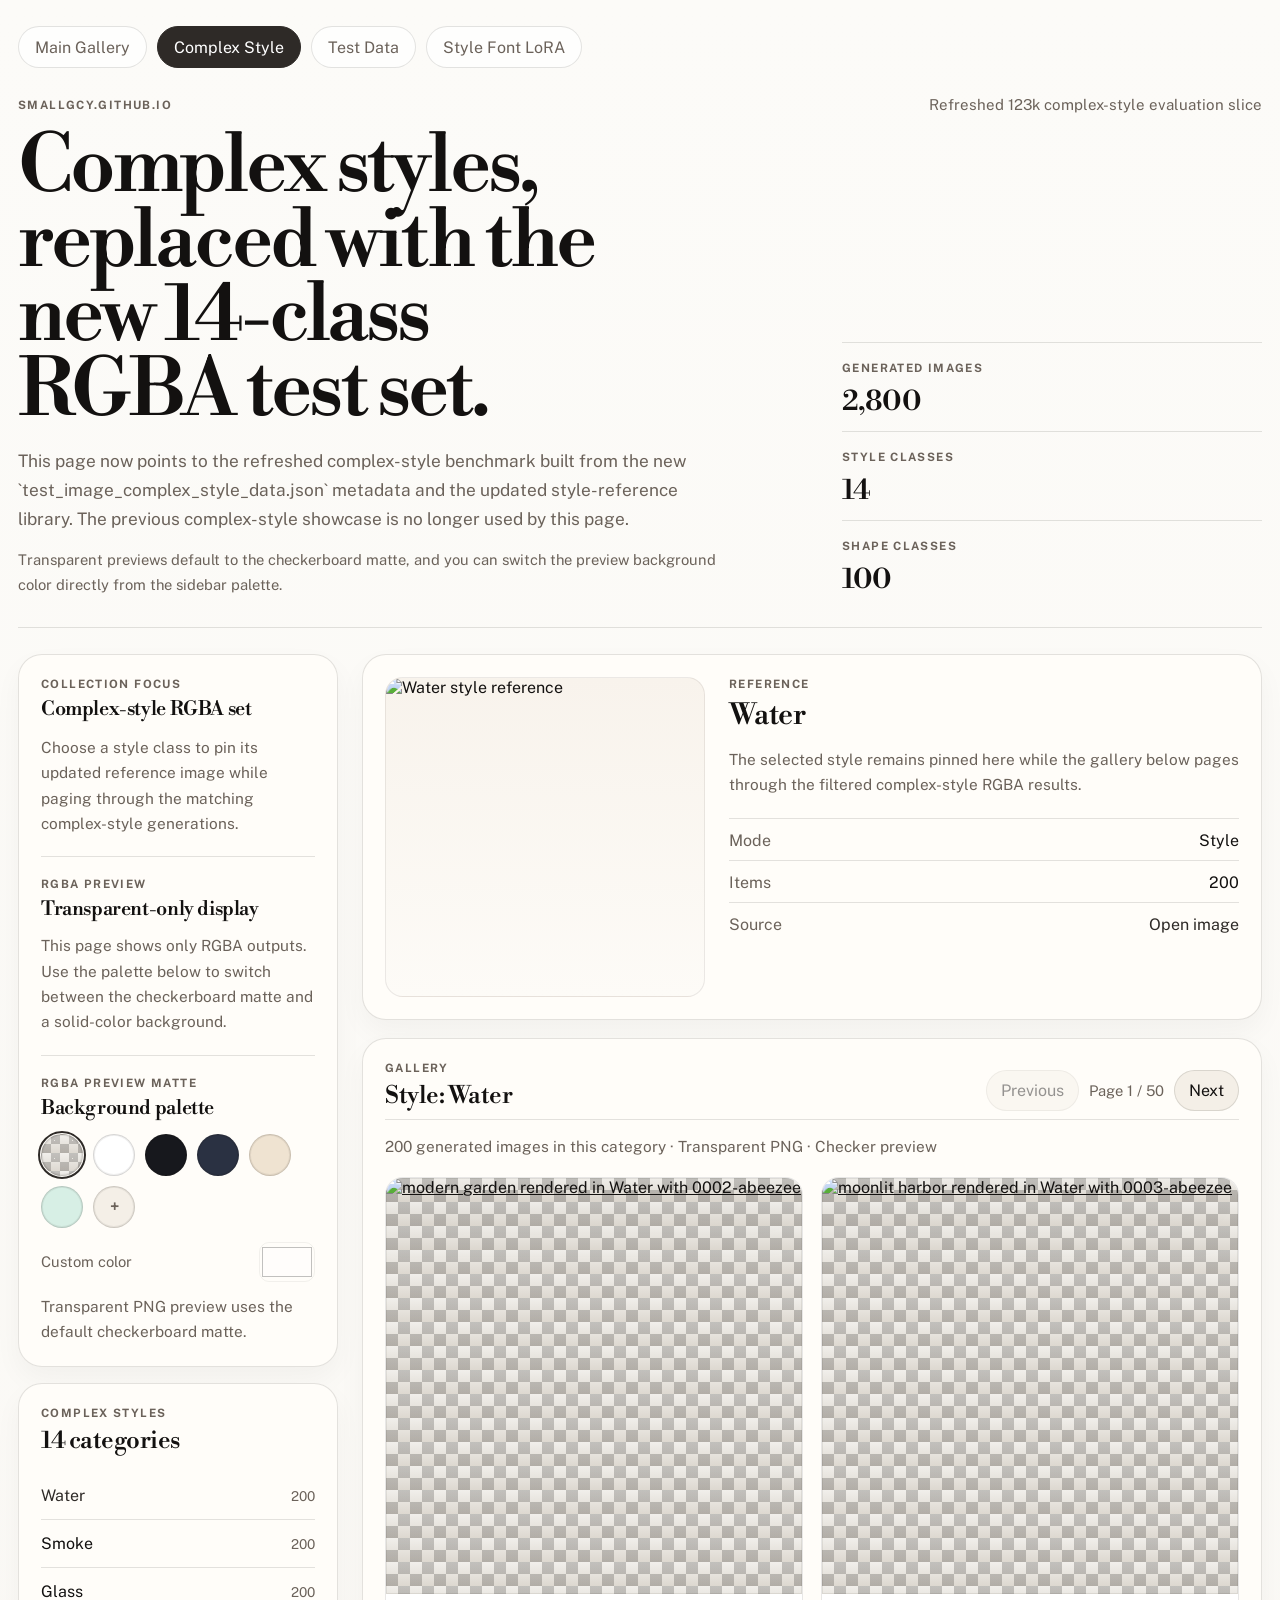
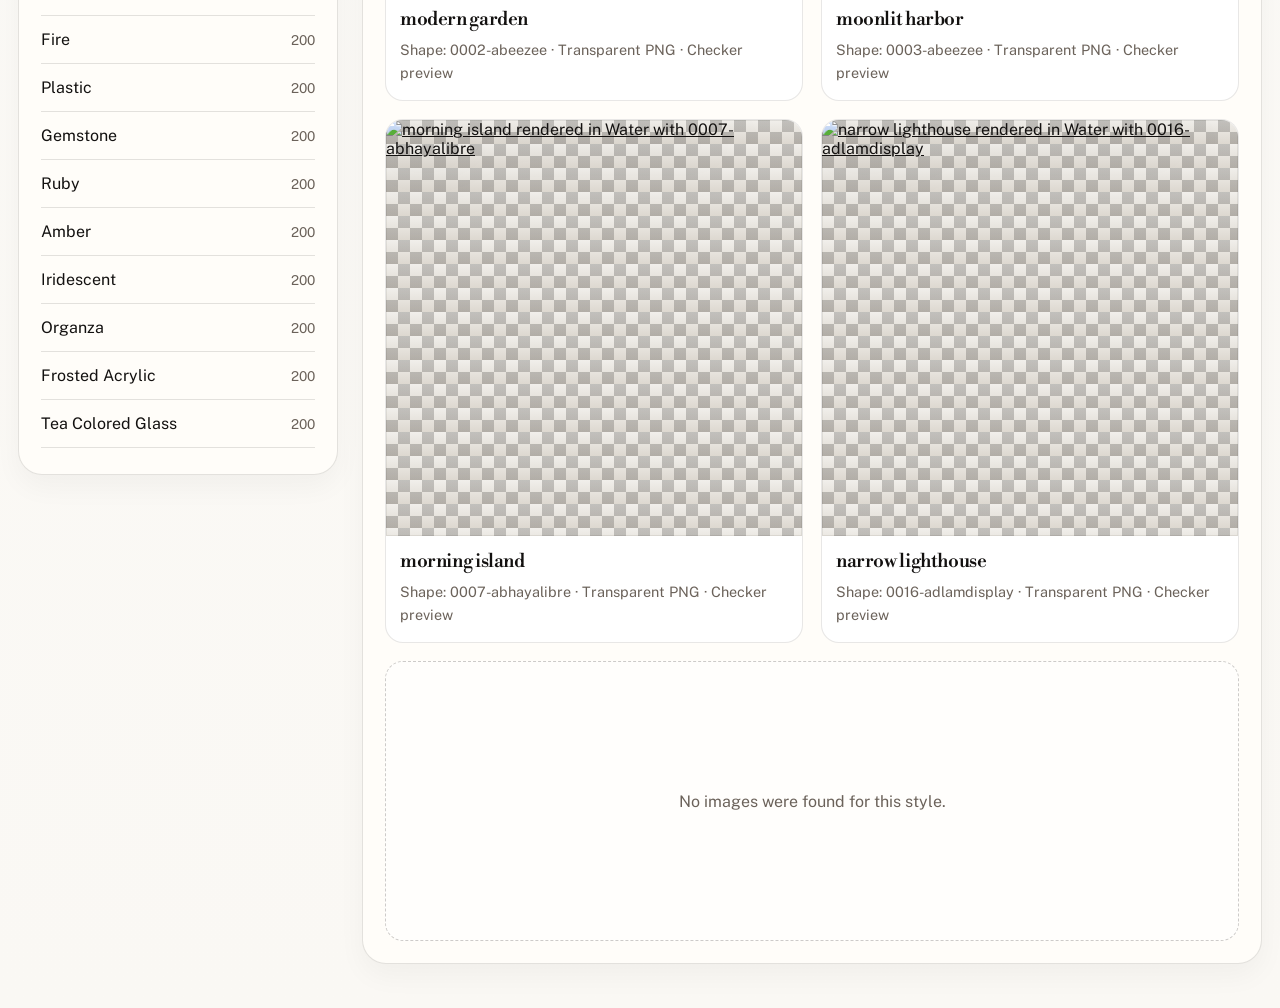
==== commit 9c98ece5: "Refresh complex-style gallery to 123k RGBA set" ====
--- a/complex-style.html
+++ b/complex-style.html
@@ -78,20 +78,16 @@
           <div class="toggle-block">
             <div class="panel-header control-header compact">
               <div>
-                <p class="panel-label">Image Variant</p>
-                <h2 class="panel-title">Preview mode</h2>
-              </div>
-              <div class="variant-toggle" id="complexVariantToggle">
-                <button type="button" class="variant-button" data-variant="background">Background</button>
-                <button type="button" class="variant-button" data-variant="alpha">Transparent</button>
+                <p class="panel-label">RGBA Preview</p>
+                <h2 class="panel-title">Transparent-only display</h2>
               </div>
             </div>
             <p class="panel-hint variant-hint" id="complexVariantHint">
-              Transparent mode is the default for RGBA-only datasets.
+              This page shows only RGBA outputs. The checkerboard matte is the default, and you can switch to a solid-color background below.
             </p>
           </div>
 
-          <div class="toggle-block hidden" id="complexAlphaBackdropBlock">
+          <div class="toggle-block" id="complexAlphaBackdropBlock">
             <div class="panel-header control-header compact">
               <div>
                 <p class="panel-label">RGBA Preview Matte</p>
